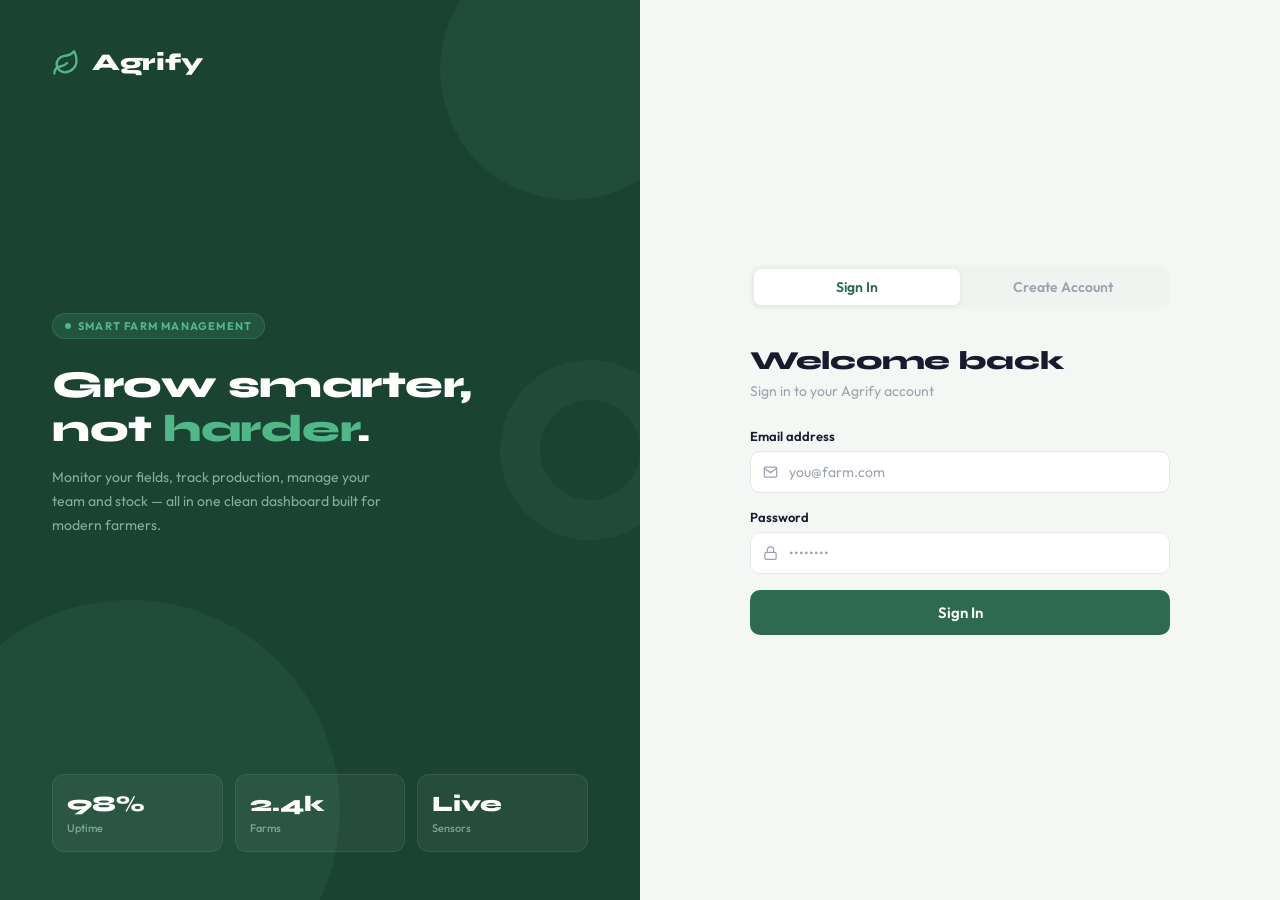
==== auth.html @ 3de6bebf "feat(auth): add unified login and signup page with API integration" ====
<!DOCTYPE html>
<html lang="en">
<head>
  <meta charset="UTF-8" />
  <meta name="viewport" content="width=device-width, initial-scale=1.0" />
  <title>Agrify — Auth</title>
  <link rel="preconnect" href="https://fonts.googleapis.com" />
  <link rel="preconnect" href="https://fonts.gstatic.com" crossorigin />
  <link href="https://fonts.googleapis.com/css2?family=DM+Sans:wght@400;500;600&family=Syne:wght@700;800&display=swap" rel="stylesheet" />
  
  <link rel="stylesheet" href="/auth.css" />
  
</head>
<body>

<div class="auth-shell">

  <!-- ===== Left: Brand panel ===== -->
  <div class="brand-panel">
    <div class="brand-circle"></div>

    <div class="brand-logo">
      <svg xmlns="http://www.w3.org/2000/svg" width="28" height="28" viewBox="0 0 24 24"
        fill="none" stroke="#52b788" stroke-width="2" stroke-linecap="round" stroke-linejoin="round">
        <path d="M11 20A7 7 0 0 1 9.8 6.1C15.5 5 17 4.48 19 2c1 2 2 4.18 2 8 0 5.5-4.78 10-10 10z"/>
        <path d="M2 21c0-3 1.85-5.36 5.08-6C9.5 14.52 12 13 13 12"/>
      </svg>
      <span class="brand-logo-text">Agrify</span>
    </div>

    <div class="brand-body">
      <div class="brand-tag">
        <span class="brand-tag-dot"></span>
        Smart Farm Management
      </div>
      <h2 class="brand-headline">
        Grow smarter,<br/>not <span>harder</span>.
      </h2>
      <p class="brand-sub">
        Monitor your fields, track production, manage your team and stock — all in one clean dashboard built for modern farmers.
      </p>
    </div>

    <div class="brand-stats">
      <div class="stat-card">
        <div class="stat-value">98%</div>
        <div class="stat-label">Uptime</div>
      </div>
      <div class="stat-card">
        <div class="stat-value">2.4k</div>
        <div class="stat-label">Farms</div>
      </div>
      <div class="stat-card">
        <div class="stat-value">Live</div>
        <div class="stat-label">Sensors</div>
      </div>
    </div>
  </div>

  <!-- ===== Right: Form panel ===== -->
  <div class="form-panel">
    <div class="form-box">

      <!-- Tab switcher -->
      <div class="auth-tabs">
        <button class="auth-tab active" onclick="switchTab('login')">Sign In</button>
        <button class="auth-tab" onclick="switchTab('register')">Create Account</button>
      </div>

      <!-- ==================== LOGIN ==================== -->
      <div class="form-view active" id="view-login">
        <div class="form-header">
          <h1>Welcome back</h1>
          <p>Sign in to your Agrify account</p>
        </div>

        <div class="alert alert-error" id="login-error">
          <svg width="16" height="16" fill="none" viewBox="0 0 24 24" stroke="currentColor" stroke-width="2" style="flex-shrink:0;margin-top:1px"><circle cx="12" cy="12" r="10"/><line x1="12" y1="8" x2="12" y2="12"/><line x1="12" y1="16" x2="12.01" y2="16"/></svg>
          <span id="login-error-msg"></span>
        </div>

        <form id="login-form" onsubmit="handleLogin(event)">
          <div class="field">
            <label for="login-email">Email address</label>
            <div class="field-wrap">
              <span class="field-icon">
                <svg width="15" height="15" fill="none" viewBox="0 0 24 24" stroke="currentColor" stroke-width="2"><path d="M4 4h16c1.1 0 2 .9 2 2v12c0 1.1-.9 2-2 2H4c-1.1 0-2-.9-2-2V6c0-1.1.9-2 2-2z"/><polyline points="22,6 12,13 2,6"/></svg>
              </span>
              <input type="email" id="login-email" placeholder="you@farm.com" required />
            </div>
          </div>

          <div class="field">
            <label for="login-password">Password</label>
            <div class="field-wrap">
              <span class="field-icon">
                <svg width="15" height="15" fill="none" viewBox="0 0 24 24" stroke="currentColor" stroke-width="2"><rect x="3" y="11" width="18" height="11" rx="2" ry="2"/><path d="M7 11V7a5 5 0 0 1 10 0v4"/></svg>
              </span>
              <input type="password" id="login-password" placeholder="••••••••" required />
            </div>
          </div>

          <button type="submit" class="btn-submit" id="login-btn">
            <span class="spinner" id="login-spinner"></span>
            <span id="login-btn-text">Sign In</span>
          </button>
        </form>
      </div>

      <!-- ==================== REGISTER ==================== -->
      <div class="form-view" id="view-register">
        <div class="form-header">
          <h1>Create account</h1>
          <p>Set up your farm on Agrify in seconds</p>
        </div>

        <div class="alert alert-error" id="register-error">
          <svg width="16" height="16" fill="none" viewBox="0 0 24 24" stroke="currentColor" stroke-width="2" style="flex-shrink:0;margin-top:1px"><circle cx="12" cy="12" r="10"/><line x1="12" y1="8" x2="12" y2="12"/><line x1="12" y1="16" x2="12.01" y2="16"/></svg>
          <span id="register-error-msg"></span>
        </div>

        <div class="alert alert-success" id="register-success">
          <svg width="16" height="16" fill="none" viewBox="0 0 24 24" stroke="currentColor" stroke-width="2" style="flex-shrink:0;margin-top:1px"><polyline points="20 6 9 17 4 12"/></svg>
          <span>Account created! Redirecting to your dashboard…</span>
        </div>

        <form id="register-form" onsubmit="handleRegister(event)">

          <div class="section-label">Account</div>

          <div class="field-row">
            <div class="field">
              <label for="reg-username">Username</label>
              <div class="field-wrap">
                <span class="field-icon">
                  <svg width="15" height="15" fill="none" viewBox="0 0 24 24" stroke="currentColor" stroke-width="2"><path d="M20 21v-2a4 4 0 0 0-4-4H8a4 4 0 0 0-4 4v2"/><circle cx="12" cy="7" r="4"/></svg>
                </span>
                <input type="text" id="reg-username" placeholder="youssef_farm" required />
              </div>
            </div>
            <div class="field">
              <label for="reg-email">Email</label>
              <div class="field-wrap">
                <span class="field-icon">
                  <svg width="15" height="15" fill="none" viewBox="0 0 24 24" stroke="currentColor" stroke-width="2"><path d="M4 4h16c1.1 0 2 .9 2 2v12c0 1.1-.9 2-2 2H4c-1.1 0-2-.9-2-2V6c0-1.1.9-2 2-2z"/><polyline points="22,6 12,13 2,6"/></svg>
                </span>
                <input type="email" id="reg-email" placeholder="you@farm.com" required />
              </div>
            </div>
          </div>

          <div class="field">
            <label for="reg-password">Password <span style="color:var(--text-muted);font-weight:400">(min. 8 characters)</span></label>
            <div class="field-wrap">
              <span class="field-icon">
                <svg width="15" height="15" fill="none" viewBox="0 0 24 24" stroke="currentColor" stroke-width="2"><rect x="3" y="11" width="18" height="11" rx="2" ry="2"/><path d="M7 11V7a5 5 0 0 1 10 0v4"/></svg>
              </span>
              <input type="password" id="reg-password" placeholder="••••••••" required minlength="8" />
            </div>
          </div>

          <div class="section-label">Profile <span style="font-weight:400;text-transform:none;letter-spacing:0">(optional)</span></div>

          <div class="field-row">
            <div class="field">
              <label for="reg-first">First name</label>
              <div class="field-wrap">
                <span class="field-icon">
                  <svg width="15" height="15" fill="none" viewBox="0 0 24 24" stroke="currentColor" stroke-width="2"><path d="M20 21v-2a4 4 0 0 0-4-4H8a4 4 0 0 0-4 4v2"/><circle cx="12" cy="7" r="4"/></svg>
                </span>
                <input type="text" id="reg-first" placeholder="Youssef" />
              </div>
            </div>
            <div class="field">
              <label for="reg-last">Last name</label>
              <div class="field-wrap">
                <span class="field-icon">
                  <svg width="15" height="15" fill="none" viewBox="0 0 24 24" stroke="currentColor" stroke-width="2"><path d="M20 21v-2a4 4 0 0 0-4-4H8a4 4 0 0 0-4 4v2"/><circle cx="12" cy="7" r="4"/></svg>
                </span>
                <input type="text" id="reg-last" placeholder="Ben Ali" />
              </div>
            </div>
          </div>

          <div class="field">
            <label for="reg-phone">Phone</label>
            <div class="field-wrap">
              <span class="field-icon">
                <svg width="15" height="15" fill="none" viewBox="0 0 24 24" stroke="currentColor" stroke-width="2"><path d="M22 16.92v3a2 2 0 0 1-2.18 2 19.79 19.79 0 0 1-8.63-3.07A19.5 19.5 0 0 1 4.69 12 19.79 19.79 0 0 1 1.61 3.39 2 2 0 0 1 3.6 1.21h3a2 2 0 0 1 2 1.72c.127.96.361 1.903.7 2.81a2 2 0 0 1-.45 2.11L7.91 8.77a16 16 0 0 0 6.29 6.29l.87-.87a2 2 0 0 1 2.11-.45c.907.339 1.85.573 2.81.7A2 2 0 0 1 21.98 16.92z"/></svg>
              </span>
              <input type="tel" id="reg-phone" placeholder="+216 xx xxx xxx" />
            </div>
          </div>

          <div class="section-label">Farm</div>

          <div class="field">
            <label for="reg-farm-name">Farm name</label>
            <div class="field-wrap">
              <span class="field-icon">
                <svg width="15" height="15" fill="none" viewBox="0 0 24 24" stroke="currentColor" stroke-width="2"><path d="M3 9l9-7 9 7v11a2 2 0 0 1-2 2H5a2 2 0 0 1-2-2z"/><polyline points="9 22 9 12 15 12 15 22"/></svg>
              </span>
              <input type="text" id="reg-farm-name" placeholder="Green Valley Farm" required />
            </div>
          </div>

          <div class="field">
            <label for="reg-farm-location">Farm location</label>
            <div class="field-wrap">
              <span class="field-icon">
                <svg width="15" height="15" fill="none" viewBox="0 0 24 24" stroke="currentColor" stroke-width="2"><path d="M21 10c0 7-9 13-9 13s-9-6-9-13a9 9 0 0 1 18 0z"/><circle cx="12" cy="10" r="3"/></svg>
              </span>
              <input type="text" id="reg-farm-location" placeholder="Tunis, Tunisia" required />
            </div>
          </div>

          <button type="submit" class="btn-submit" id="register-btn">
            <span class="spinner" id="register-spinner"></span>
            <span id="register-btn-text">Create Account</span>
          </button>
        </form>
      </div>

    </div>
  </div>
</div>

<script>
  const BASE_URL = '/api/auth/';

// Redirect to app if already logged in
(async () => {
  try {
    const res  = await fetch('/api/auth/me.php');
    const data = await res.json();
    if (data.success) window.location.href = '/index.html';
  } catch (_) {}
})();

  // ---------- Tab switch ----------
  function switchTab(tab) {
    document.querySelectorAll('.auth-tab').forEach((t, i) => {
      t.classList.toggle('active', (i === 0) === (tab === 'login'));
    });
    document.getElementById('view-login').classList.toggle('active', tab === 'login');
    document.getElementById('view-register').classList.toggle('active', tab === 'register');
    clearAlerts();
  }

  function clearAlerts() {
    document.querySelectorAll('.alert').forEach(a => a.classList.remove('show'));
  }

  function showError(id, msg) {
    const el = document.getElementById(id);
    document.getElementById(id + '-msg').textContent = msg;
    el.classList.add('show');
  }

  function setLoading(btnId, spinnerId, textId, loading, label) {
    const btn = document.getElementById(btnId);
    const spinner = document.getElementById(spinnerId);
    const text = document.getElementById(textId);
    btn.disabled = loading;
    spinner.style.display = loading ? 'block' : 'none';
    text.textContent = loading ? 'Please wait…' : label;
  }

  // ---------- Login ----------
  async function handleLogin(e) {
    e.preventDefault();
    clearAlerts();

    const email    = document.getElementById('login-email').value.trim();
    const password = document.getElementById('login-password').value;

    setLoading('login-btn', 'login-spinner', 'login-btn-text', true, 'Sign In');

    try {
      const res  = await fetch(BASE_URL + 'login.php', {
        method: 'POST',
        headers: { 'Content-Type': 'application/json' },
        body: JSON.stringify({ email, password }),
      });
      const data = await res.json();

      if (data.success) {
        // Redirection
        window.location.href = '/index.html';
      } else {
        const msg = data.errors ? data.errors.join(' ') : (data.error || 'Login failed.');
        showError('login-error', msg);
      }
    } catch (err) {
      showError('login-error', 'Network error. Please try again.');
    } finally {
      setLoading('login-btn', 'login-spinner', 'login-btn-text', false, 'Sign In');
    }
  }

  // ---------- Register ----------
  async function handleRegister(e) {
    e.preventDefault();
    clearAlerts();

    const payload = {
      username:      document.getElementById('reg-username').value.trim(),
      email:         document.getElementById('reg-email').value.trim(),
      password:      document.getElementById('reg-password').value,
      first_name:    document.getElementById('reg-first').value.trim(),
      last_name:     document.getElementById('reg-last').value.trim(),
      phone:         document.getElementById('reg-phone').value.trim(),
      farm_name:     document.getElementById('reg-farm-name').value.trim(),
      farm_location: document.getElementById('reg-farm-location').value.trim(),
    };

    setLoading('register-btn', 'register-spinner', 'register-btn-text', true, 'Create Account');

    try {
      const res  = await fetch(BASE_URL + 'register.php', {
        method: 'POST',
        headers: { 'Content-Type': 'application/json' },
        body: JSON.stringify(payload),
      });
      const data = await res.json();

      if (data.success) {
        document.getElementById('register-success').classList.add('show');
        document.getElementById('register-form').style.opacity = '0.4';
        document.getElementById('register-form').style.pointerEvents = 'none';
        setTimeout(() => { window.location.href = '/index.html'; }, 1800);
      } else {
        const msg = data.errors ? data.errors.join(' ') : (data.error || 'Registration failed.');
        showError('register-error', msg);
      }
    } catch (err) {
      showError('register-error', 'Network error. Please try again.');
    } finally {
      setLoading('register-btn', 'register-spinner', 'register-btn-text', false, 'Create Account');
    }
  }
</script>
</body>
</html>
---- auth.css ----
@import url('https://fonts.googleapis.com/css2?family=Outfit:wght@400;500;600;700&display=swap');

    /* ---------- Tokens (match main.css) ---------- */
:root {
  --green-primary: #2d6a4f;
  --green-light:   #52b788;
  --sidebar-bg:    #1b4332;
  --sidebar-text:  #a7d4b8;
  --bg:            #f4f7f4;
  --bg-card:       #ffffff;
  --text-primary:  #1a1a2e;
  --text-muted:    #9ca3af;
  --border:        #e5e7eb;
  --radius:        14px;
  --shadow:        0 2px 12px rgba(0, 0, 0, 0.06);
}
    *, *::before, *::after { box-sizing: border-box; margin: 0; padding: 0; }

    html, body {
      height: 100%;
      font-family: 'Outfit', sans-serif;
      background: var(--bg);
      color: var(--text-primary);
    }

    /* ---------- Layout ---------- */
    .auth-shell {
      min-height: 100vh;
      display: grid;
      grid-template-columns: 1fr 1fr;
    }

    /* ---------- Left panel (brand) ---------- */
    .brand-panel {
      background: var(--sidebar-bg);
      display: flex;
      flex-direction: column;
      justify-content: space-between;
      padding: 48px 52px;
      position: relative;
      overflow: hidden;
    }

    /* Decorative circles */
    .brand-panel::before,
    .brand-panel::after {
      content: '';
      position: absolute;
      border-radius: 50%;
      opacity: 0.08;
      background: var(--green-light);
    }
    .brand-panel::before {
      width: 420px; height: 420px;
      bottom: -120px; left: -80px;
    }
    .brand-panel::after {
      width: 260px; height: 260px;
      top: -60px; right: -60px;
    }

    /* Extra inner circle */
    .brand-circle {
      position: absolute;
      width: 180px; height: 180px;
      border-radius: 50%;
      border: 40px solid rgba(82,183,136,0.07);
      top: 50%; right: -40px;
      transform: translateY(-50%);
    }

    .brand-logo {
      display: flex;
      align-items: center;
      gap: 12px;
      position: relative;
      z-index: 1;
    }

    .brand-logo-icon {
      width: 44px; height: 44px;
      background: var(--green-light);
      border-radius: 12px;
      display: flex; align-items: center; justify-content: center;
    }

    .brand-logo-text {
      font-family: 'Syne', sans-serif;
      font-size: 24px;
      font-weight: 800;
      color: #fff;
      letter-spacing: -0.3px;
    }

    .brand-body {
      position: relative;
      z-index: 1;
    }

    .brand-tag {
      display: inline-flex;
      align-items: center;
      gap: 7px;
      background: rgba(82,183,136,0.15);
      border: 1px solid rgba(82,183,136,0.25);
      color: var(--green-light);
      font-size: 11px;
      font-weight: 700;
      letter-spacing: 1.2px;
      text-transform: uppercase;
      padding: 5px 12px;
      border-radius: 99px;
      margin-bottom: 24px;
    }

    .brand-tag-dot {
      width: 6px; height: 6px;
      background: var(--green-light);
      border-radius: 50%;
      animation: pulse 2s infinite;
    }

    @keyframes pulse {
      0%, 100% { opacity: 1; transform: scale(1); }
      50%       { opacity: 0.5; transform: scale(0.8); }
    }

    .brand-headline {
      font-family: 'Syne', sans-serif;
      font-size: 38px;
      font-weight: 800;
      color: #fff;
      line-height: 1.15;
      letter-spacing: -0.5px;
      margin-bottom: 16px;
    }

    .brand-headline span {
      color: var(--green-light);
    }

    .brand-sub {
      font-size: 14px;
      color: rgba(167,212,184,0.75);
      line-height: 1.7;
      max-width: 340px;
    }

    .brand-stats {
      display: grid;
      grid-template-columns: repeat(3, 1fr);
      gap: 12px;
      position: relative;
      z-index: 1;
    }

    .stat-card {
      background: rgba(255,255,255,0.05);
      border: 1px solid rgba(255,255,255,0.08);
      border-radius: 12px;
      padding: 16px 14px;
    }

    .stat-value {
      font-family: 'Syne', sans-serif;
      font-size: 22px;
      font-weight: 800;
      color: #fff;
      margin-bottom: 4px;
    }

    .stat-label {
      font-size: 11px;
      color: rgba(167,212,184,0.65);
      font-weight: 500;
    }

    /* ---------- Right panel (form) ---------- */
    .form-panel {
      display: flex;
      align-items: center;
      justify-content: center;
      padding: 48px 40px;
      overflow-y: auto;
    }

    .form-box {
      width: 100%;
      max-width: 420px;
    }

    /* Tab switcher */
    .auth-tabs {
      display: flex;
      background: #f0f4f1;
      border-radius: 10px;
      padding: 4px;
      margin-bottom: 36px;
    }

    .auth-tab {
      flex: 1;
      padding: 9px;
      border: none;
      border-radius: 7px;
      background: transparent;
      font-family: 'Outfit', sans-serif;
      font-size: 14px;
      font-weight: 600;
      color: var(--text-muted);
      cursor: pointer;
      transition: all 0.2s ease;
    }

    .auth-tab.active {
      background: var(--bg-card);
      color: var(--green-primary);
      box-shadow: 0 1px 6px rgba(0,0,0,0.08);
    }

    /* Form header */
    .form-header {
      margin-bottom: 28px;
    }

    .form-header h1 {
      font-family: 'Syne', sans-serif;
      font-size: 26px;
      font-weight: 800;
      color: var(--text-primary);
      letter-spacing: -0.3px;
      margin-bottom: 6px;
    }

    .form-header p {
      font-size: 14px;
      color: var(--text-muted);
    }

    /* Form panels */
    .form-view { display: none; }
    .form-view.active { display: block; animation: fadeUp 0.25s ease; }

    @keyframes fadeUp {
      from { opacity: 0; transform: translateY(8px); }
      to   { opacity: 1; transform: translateY(0); }
    }

    /* Field groups */
    .field-row {
      display: grid;
      grid-template-columns: 1fr 1fr;
      gap: 12px;
    }

    .field {
      margin-bottom: 16px;
    }

    .field label {
      display: block;
      font-size: 13px;
      font-weight: 600;
      color: var(--text-primary);
      margin-bottom: 7px;
    }

    .field-wrap {
      position: relative;
    }

    .field-icon {
      position: absolute;
      left: 13px;
      top: 50%;
      transform: translateY(-50%);
      color: var(--text-muted);
      display: flex;
      pointer-events: none;
    }

    .field input {
      width: 100%;
      padding: 11px 13px 11px 38px;
      border: 1.5px solid var(--border);
      border-radius: 10px;
      font-family: 'Outfit', sans-serif;
      font-size: 14px;
      color: var(--text-primary);
      background: var(--bg-card);
      outline: none;
      transition: border-color 0.2s, box-shadow 0.2s;
    }

    .field input:focus {
      border-color: var(--green-light);
      box-shadow: 0 0 0 3px rgba(82,183,136,0.12);
    }

    .field input::placeholder { color: var(--text-muted); }

    .field input.error-input {
      border-color: #ef4444;
      box-shadow: 0 0 0 3px rgba(239,68,68,0.10);
    }

    /* Section label */
    .section-label {
      font-size: 11px;
      font-weight: 700;
      text-transform: uppercase;
      letter-spacing: 0.8px;
      color: var(--text-muted);
      margin: 20px 0 14px;
      display: flex;
      align-items: center;
      gap: 8px;
    }

    .section-label::after {
      content: '';
      flex: 1;
      height: 1px;
      background: var(--border);
    }

    /* Submit button */
    .btn-submit {
      width: 100%;
      padding: 13px;
      background: var(--green-primary);
      color: #fff;
      border: none;
      border-radius: 10px;
      font-family: 'Outfit', sans-serif;
      font-size: 15px;
      font-weight: 600;
      cursor: pointer;
      margin-top: 8px;
      transition: background 0.2s, transform 0.15s, box-shadow 0.2s;
      display: flex;
      align-items: center;
      justify-content: center;
      gap: 8px;
    }

    .btn-submit:hover {
      background: #245a42;
      transform: translateY(-1px);
      box-shadow: 0 6px 20px rgba(45,106,79,0.28);
    }

    .btn-submit:active { transform: translateY(0); }

    .btn-submit:disabled {
      background: var(--text-muted);
      cursor: not-allowed;
      transform: none;
      box-shadow: none;
    }

    /* Spinner */
    .spinner {
      width: 16px; height: 16px;
      border: 2px solid rgba(255,255,255,0.3);
      border-top-color: #fff;
      border-radius: 50%;
      animation: spin 0.7s linear infinite;
      display: none;
    }

    @keyframes spin { to { transform: rotate(360deg); } }

    /* Alert banner */
    .alert {
      padding: 12px 14px;
      border-radius: 10px;
      font-size: 13px;
      font-weight: 500;
      margin-bottom: 18px;
      display: none;
      align-items: flex-start;
      gap: 9px;
      line-height: 1.5;
    }

    .alert.show { display: flex; }

    .alert-error   { background: #fee2e2; color: #991b1b; border: 1px solid #fecaca; }
    .alert-success { background: #d1fae5; color: #065f46; border: 1px solid #a7f3d0; }

    /* Responsive */
    @media (max-width: 860px) {
      .auth-shell { grid-template-columns: 1fr; }
      .brand-panel { display: none; }
      .form-panel { padding: 32px 24px; }
    }
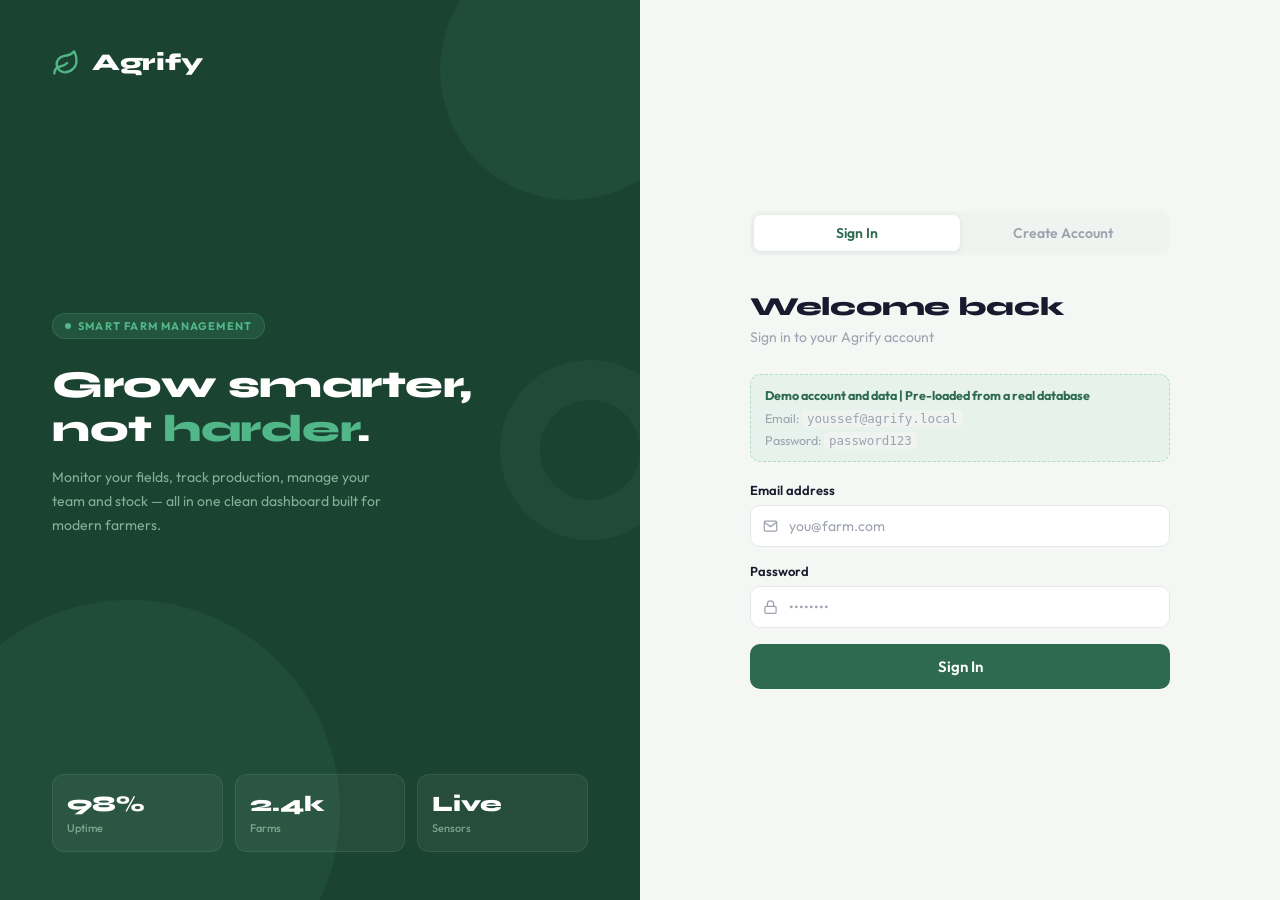
==== commit 093081bb: "Adding demo credentials message in the auth page" ====
--- a/auth.html
+++ b/auth.html
@@ -79,6 +79,21 @@
           <span id="login-error-msg"></span>
         </div>
 
+        <div style="
+  background: rgba(82,183,136,0.08);
+  border: 1px dashed rgba(82,183,136,0.35);
+  border-radius: 10px;
+  padding: 10px 14px;
+  margin-bottom: 20px;
+  font-size: 12.5px;
+  color: var(--text-muted);
+  line-height: 1.7;
+">
+  <strong style="color:var(--green-primary);display:block;margin-bottom:2px">Demo account and data | Pre-loaded from a real database</strong>
+  <span>Email: <code style="background:#f0f4f1;padding:1px 5px;border-radius:4px">youssef@agrify.local</code></span><br/>
+  <span>Password: <code style="background:#f0f4f1;padding:1px 5px;border-radius:4px">password123</code></span>
+</div>
+
         <form id="login-form" onsubmit="handleLogin(event)">
           <div class="field">
             <label for="login-email">Email address</label>
